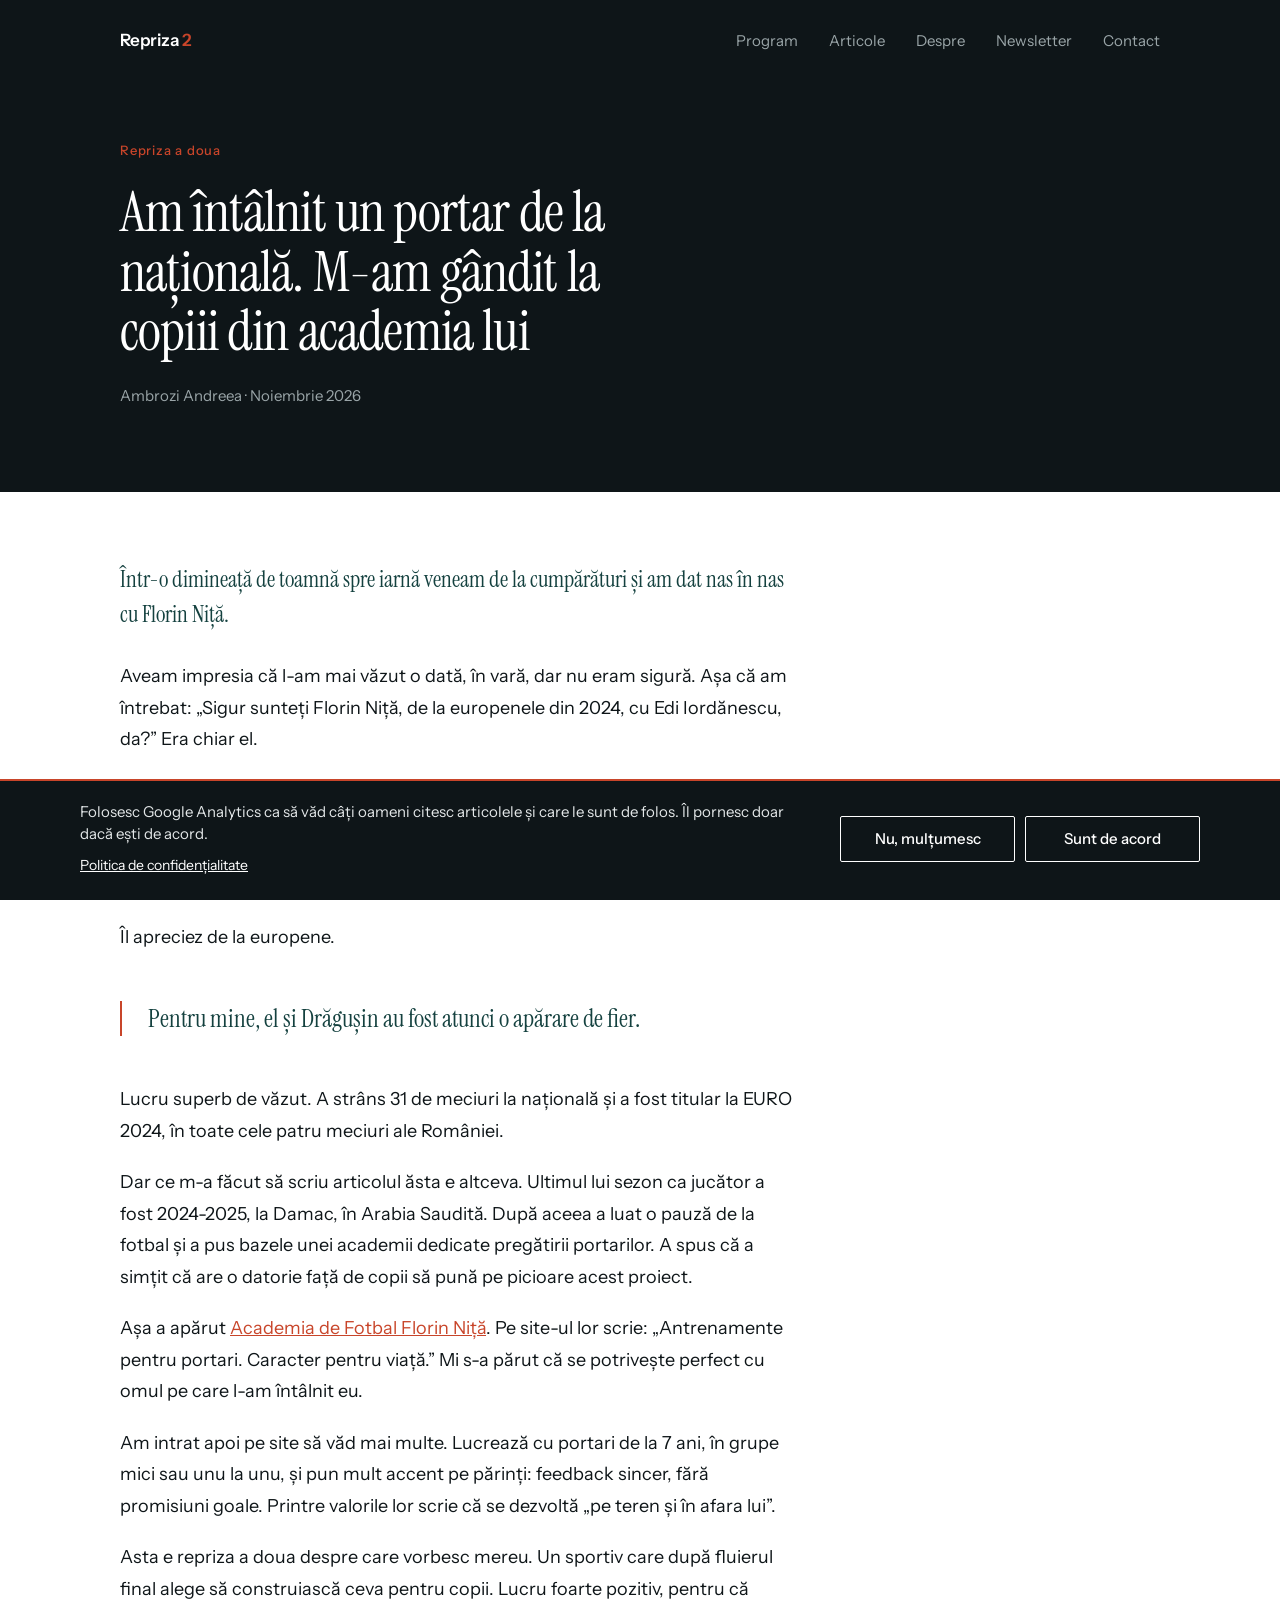
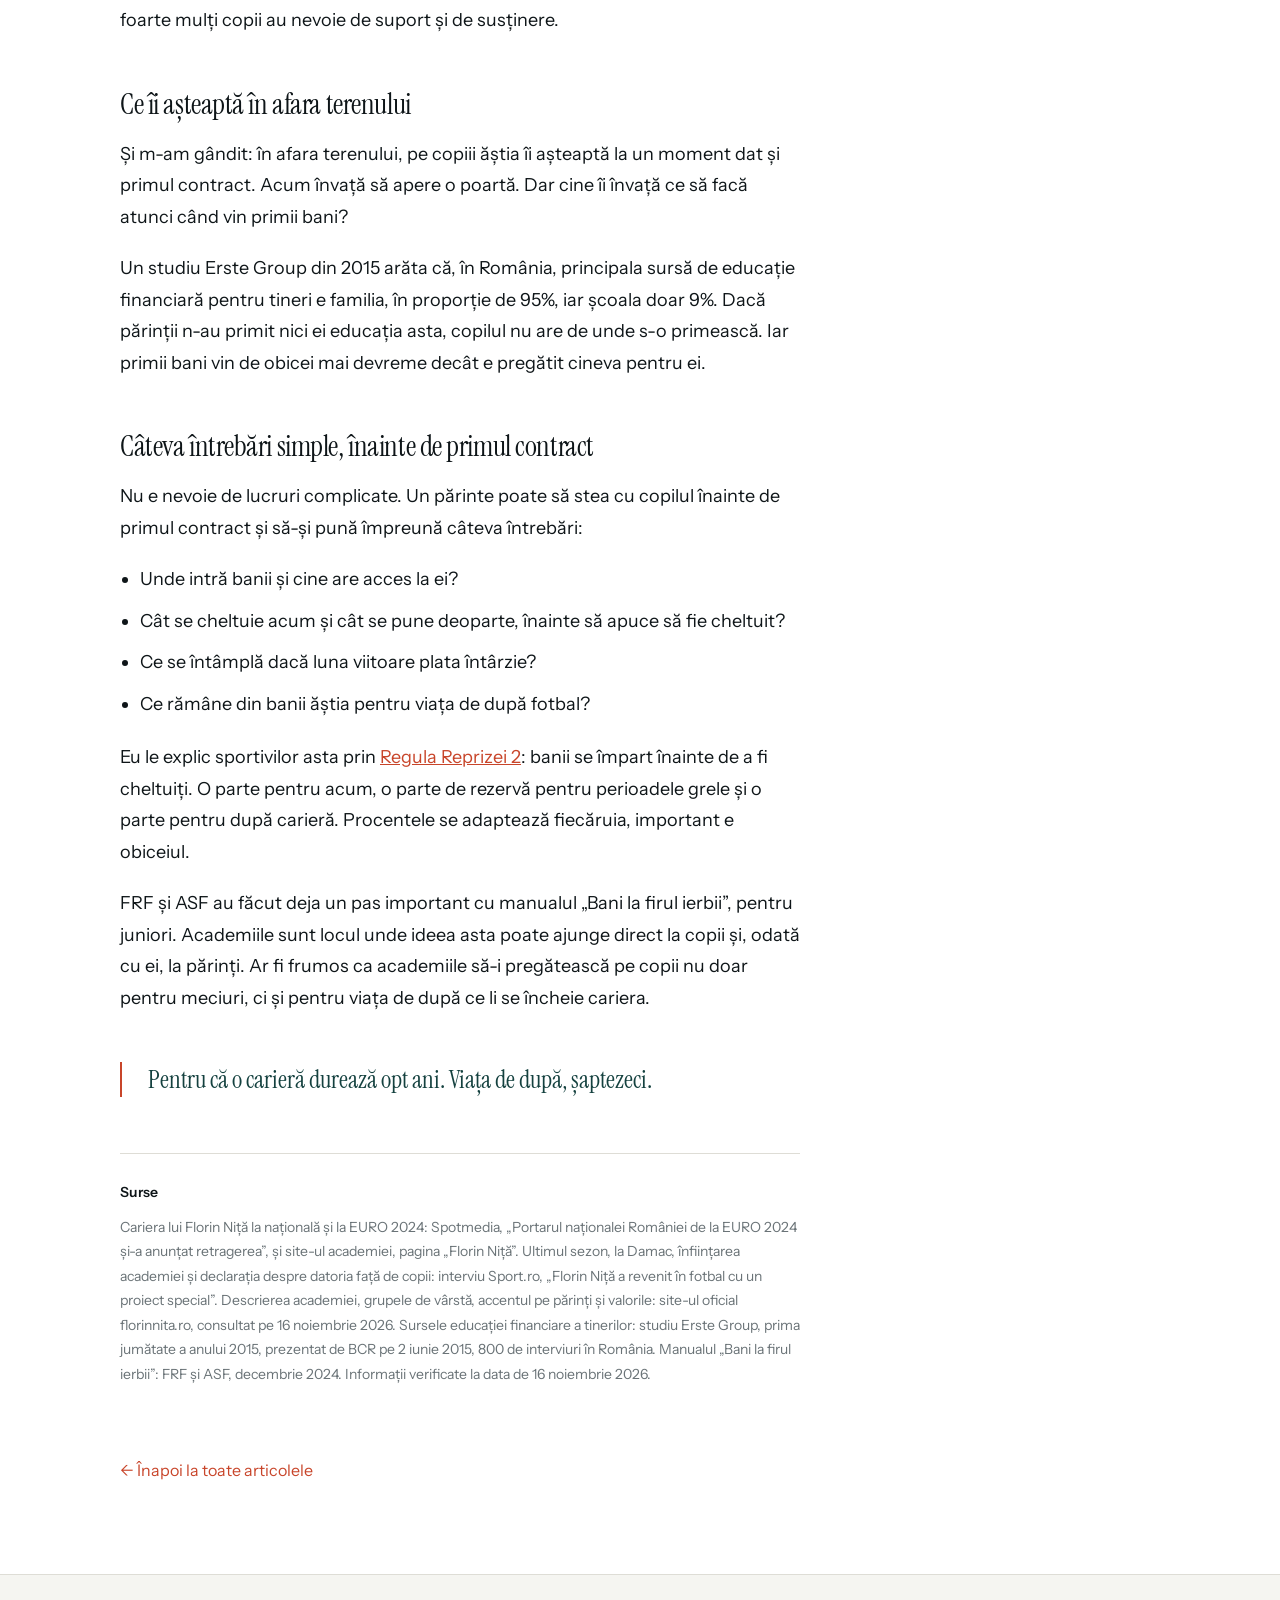
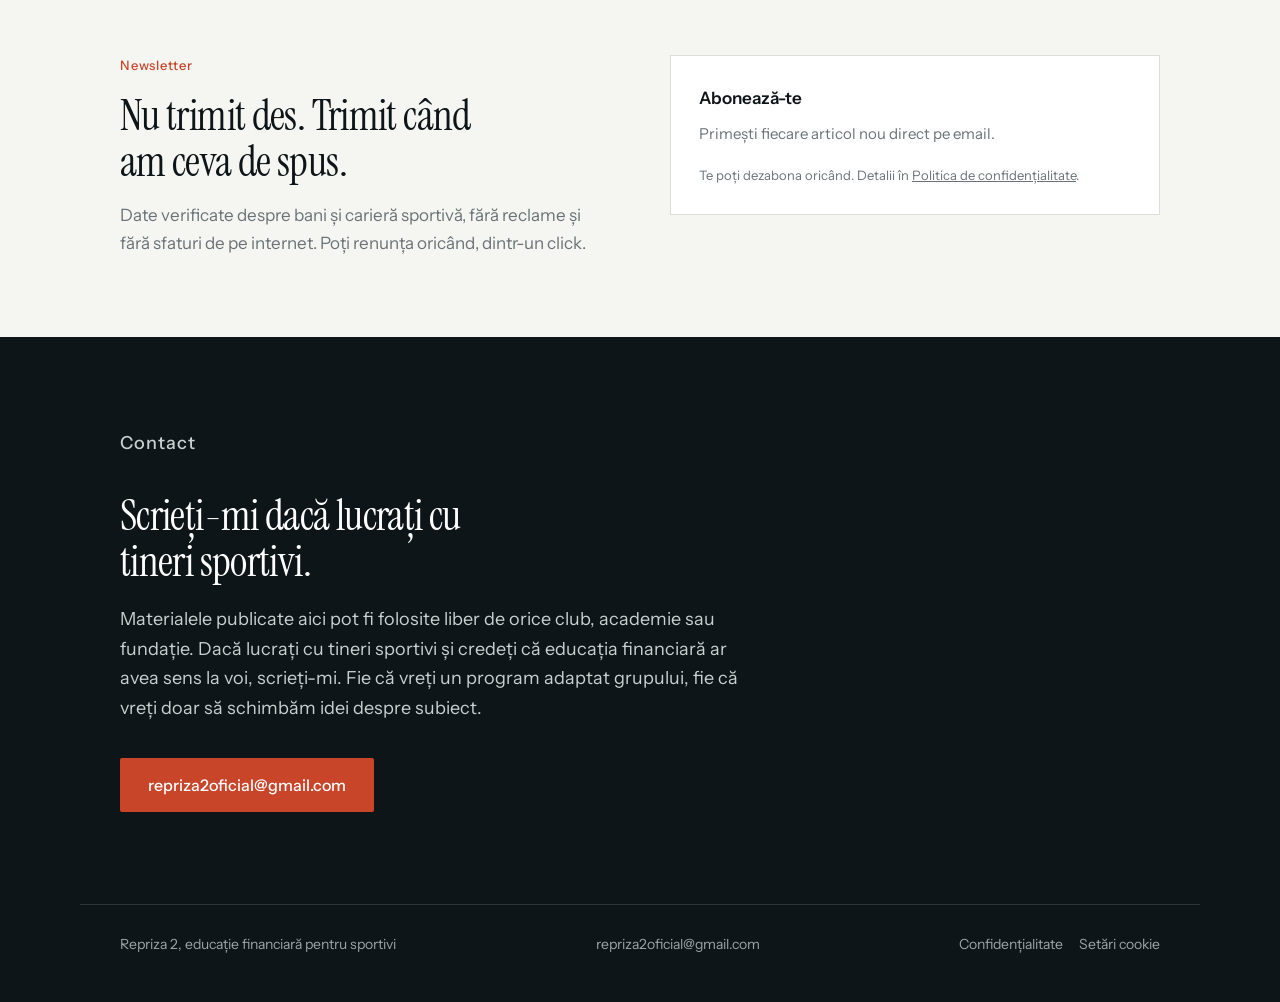
==== articol-academii-educatie-financiara.html @ 7047fa6f "Add files via upload" ====
<!DOCTYPE html>
<html lang="ro">
<head>
<meta charset="utf-8">
<meta name="viewport" content="width=device-width, initial-scale=1">
<title>Am întâlnit un portar de la națională. M-am gândit la copiii din academia lui | Repriza 2</title>
<meta name="description" content="O întâlnire cu Florin Niță și o întrebare despre copiii din academiile de fotbal: cine îi învață ce să facă atunci când vin primii bani?">
<meta name="keywords" content="educatie financiara copii sportivi, academie fotbal, primul contract, parinti sportivi, Florin Nita, Regula Reprizei 2">
<meta name="author" content="Ambrozi Andreea">
<meta name="robots" content="index, follow">
<link rel="canonical" href="https://repriza2.ro/articol-academii-educatie-financiara.html">
<meta property="og:title" content="Am întâlnit un portar de la națională. M-am gândit la copiii din academia lui">
<meta property="og:description" content="O întâlnire cu Florin Niță și o întrebare despre copiii din academiile de fotbal: cine îi învață ce să facă atunci când vin primii bani?">
<meta property="og:type" content="article">
<meta property="og:url" content="https://repriza2.ro/articol-academii-educatie-financiara.html">
<meta property="og:locale" content="ro_RO">
<meta property="og:image" content="https://repriza2.ro/og-repriza2.png">
<meta property="og:image:width" content="1200">
<meta property="og:image:height" content="628">
<meta name="twitter:card" content="summary_large_image">
<meta name="twitter:image" content="https://repriza2.ro/og-repriza2.png">
<link rel="preconnect" href="https://fonts.googleapis.com">
<link rel="preconnect" href="https://fonts.gstatic.com" crossorigin>
<link href="https://fonts.googleapis.com/css2?family=Instrument+Sans:wght@400;500;600&family=Instrument+Serif&display=swap" rel="stylesheet">
<link rel="icon" href="/favicon.ico" sizes="any">
<link rel="icon" type="image/png" sizes="32x32" href="/favicon-32.png">
<link rel="apple-touch-icon" href="/apple-touch-icon.png">
<script>
  /* Google Analytics pornește doar după acordul vizitatorului (banner de cookie-uri). */
  window.dataLayer = window.dataLayer || [];
  function gtag(){dataLayer.push(arguments);}
  window.r2PornesteGA = function(){
    if (window.r2GA) return; window.r2GA = true;
    var s = document.createElement('script'); s.async = true;
    s.src = 'https://www.googletagmanager.com/gtag/js?id=G-DYVVWEW9CT';
    document.head.appendChild(s);
    gtag('js', new Date()); gtag('config', 'G-DYVVWEW9CT');
  };
  try { if (localStorage.getItem('r2-cookie') === 'da') window.r2PornesteGA(); } catch(e) {}
</script>
<script>
    (function(w,d,e,u,f,l,n){w[f]=w[f]||function(){(w[f].q=w[f].q||[])
    .push(arguments);},l=d.createElement(e),l.async=1,l.src=u,
    n=d.getElementsByTagName(e)[0],n.parentNode.insertBefore(l,n);})
    (window,document,'script','https://assets.mailerlite.com/js/universal.js','ml');
    ml('account', '2615364');
</script>
<script type="application/ld+json">
{
  "@context":"https://schema.org",
  "@type":"Article",
  "headline":"Am întâlnit un portar de la națională. M-am gândit la copiii din academia lui",
  "author":{"@type":"Person","name":"Ambrozi Andreea"},
  "datePublished":"2026-11-16T12:00:00+02:00",
  "inLanguage":"ro",
  "publisher":{"@type":"Organization","name":"Repriza 2"},
  "mainEntityOfPage":"https://repriza2.ro/articol-academii-educatie-financiara.html"
}
</script>
<style>
:root{
  --ink:#0E1518;
  --ink-soft:#1A2428;
  --paper:#FFFFFF;
  --paper-2:#F5F5F1;
  --line:#DEDDD6;
  --line-dark:#2B3639;
  --muted:#6A7377;
  --muted-dark:#9AA5A8;
  --accent:#C8452A;
  --deep:#14413F;
}

*{box-sizing:border-box}
html{scroll-behavior:smooth}
@media (prefers-reduced-motion:reduce){html{scroll-behavior:auto}}

body{
  margin:0;
  background:var(--paper);
  color:var(--ink);
  font-family:"Instrument Sans",system-ui,sans-serif;
  font-size:17px;
  line-height:1.65;
  -webkit-font-smoothing:antialiased;
}

.wrap{max-width:1120px;margin:0 auto;padding:0 40px}
.col{max-width:680px}

/* ---------- nav ---------- */
.nav{position:relative;z-index:3}
.nav .wrap{display:flex;align-items:center;justify-content:space-between;padding:26px 40px}
.logo{font-size:17px;font-weight:600;letter-spacing:-.01em;text-decoration:none;color:#fff}
.logo em{font-style:normal;color:var(--accent)}
.nav a.lnk{font-size:15px;color:var(--muted-dark);text-decoration:none;margin-left:28px}
.nav a.lnk:hover{color:#fff}

/* ---------- hero ---------- */
.hero{background:var(--ink);color:#fff;padding-bottom:76px}
.eyebrow{
  font-size:13px;letter-spacing:.06em;color:var(--accent);
  margin:0 0 22px;font-weight:500;
}
.hero h1{
  font-family:"Instrument Serif",Georgia,serif;
  font-weight:400;
  font-size:clamp(40px,6.2vw,74px);
  line-height:1.02;
  letter-spacing:-.015em;
  margin:0 0 24px;
  max-width:16ch;
}
.hero .sub{font-size:19px;color:#C9D0D2;max-width:46ch;margin:0 0 36px}
.btn{
  display:inline-block;background:var(--accent);color:#fff;
  text-decoration:none;font-size:16px;font-weight:500;
  padding:14px 28px;border-radius:2px;
  transition:background .15s ease;
}
.btn:hover{background:#A93820}
.btn-ghost{
  display:inline-block;color:#fff;text-decoration:none;font-size:16px;
  padding:14px 4px;margin-left:22px;border-bottom:1px solid rgba(255,255,255,.35);
}
.btn-ghost:hover{border-color:#fff}

/* timeline graphic */
.tl{margin-top:66px;border-top:1px solid var(--line-dark);padding-top:30px}
.tl-head{display:flex;justify-content:space-between;font-size:13px;color:var(--muted-dark);margin-bottom:14px}
.tl-bar{display:flex;height:44px;width:100%;overflow:hidden}
.tl-seg{height:100%}
.tl-a{background:#232E32;flex:18}
.tl-b{background:var(--accent);flex:8}
.tl-c{background:#232E32;flex:54}
.tl-legend{display:flex;gap:28px;margin-top:16px;font-size:14px;color:#C9D0D2;flex-wrap:wrap}
.tl-legend i{display:inline-block;width:11px;height:11px;margin-right:8px;vertical-align:baseline;border:1px solid rgba(255,255,255,.28)}
.tl-note{font-size:14px;color:var(--muted-dark);margin-top:20px;max-width:56ch}

/* ---------- stat strip ---------- */
.stats{background:var(--paper-2);border-bottom:1px solid var(--line)}
.stats .wrap{display:grid;grid-template-columns:repeat(auto-fit,minmax(220px,1fr));gap:0}
.stat{padding:40px 32px 40px 0}
.stat:not(:last-child){border-right:1px solid var(--line)}
.stat b{
  display:block;font-family:"Instrument Serif",Georgia,serif;
  font-size:52px;line-height:1;font-weight:400;color:var(--deep);
  letter-spacing:-.02em;
}
.stat span{display:block;font-size:15px;color:var(--muted);margin-top:12px;line-height:1.45}

/* ---------- sections ---------- */
section{padding:88px 0}
.sec-label{font-size:13px;letter-spacing:.06em;color:var(--accent);font-weight:500;margin:0 0 16px}
h2{
  font-family:"Instrument Serif",Georgia,serif;font-weight:400;
  font-size:clamp(30px,3.6vw,42px);line-height:1.1;letter-spacing:-.015em;
  margin:0 0 24px;max-width:20ch;
}
p{margin:0 0 20px}
a{color:var(--accent)}

/* offer cards */
.offer{display:grid;grid-template-columns:repeat(auto-fit,minmax(260px,1fr));gap:0;margin-top:46px;border-top:1px solid var(--line)}
.card{padding:34px 30px 34px 0;border-right:1px solid var(--line)}
.card:last-child{border-right:none}
.card h3{font-size:19px;font-weight:600;margin:0 0 12px;letter-spacing:-.01em}
.card p{font-size:16px;color:var(--muted);margin:0}
.card .n{font-family:"Instrument Serif",serif;font-size:15px;color:var(--accent);display:block;margin-bottom:16px}

/* articles */
.alt{background:var(--paper-2)}
.post{display:block;text-decoration:none;color:inherit;border-top:1px solid var(--line);padding:30px 0;transition:padding-left .15s ease}
.post:hover{padding-left:10px}
.post:hover h3{color:var(--accent)}
.post .when{font-size:13px;color:var(--muted);margin-bottom:10px}
.post h3{font-family:"Instrument Serif",Georgia,serif;font-weight:400;font-size:27px;line-height:1.2;margin:0 0 10px;letter-spacing:-.01em}
.post p{color:var(--muted);font-size:16px;margin:0}

/* about */
.about-grid{display:grid;grid-template-columns:1fr 1fr;gap:70px;align-items:start}
.pull{
  font-family:"Instrument Serif",Georgia,serif;font-size:26px;line-height:1.35;
  color:var(--deep);border-left:2px solid var(--accent);padding-left:24px;margin:0;
}

/* cta */
.cta{background:var(--ink);color:#fff;padding:92px 0}
.cta h2{color:#fff;margin-bottom:20px}
.cta p{color:#C9D0D2;max-width:52ch;font-size:18px;margin-bottom:34px}

footer{background:var(--ink);color:var(--muted-dark);font-size:14px;padding:0 0 46px}
footer .wrap{border-top:1px solid var(--line-dark);padding-top:28px;display:flex;justify-content:space-between;flex-wrap:wrap;gap:14px}
footer a{color:var(--muted-dark);text-decoration:none}
footer a:hover{color:#fff}

/* ---------- article page ---------- */
.art-head{background:var(--ink);color:#fff;padding-bottom:64px}
.art-head h1{
  font-family:"Instrument Serif",Georgia,serif;font-weight:400;
  font-size:clamp(34px,4.8vw,56px);line-height:1.06;letter-spacing:-.015em;
  margin:0 0 22px;max-width:19ch;
}
.art-meta{font-size:15px;color:var(--muted-dark)}
article{padding:70px 0 0}
article .col{font-size:18px;line-height:1.75}
.lead{font-size:23px;line-height:1.5;color:var(--deep);font-family:"Instrument Serif",Georgia,serif;margin-bottom:30px}
article h2{font-size:29px;margin:52px 0 18px;max-width:none}
figure{margin:44px 0}
figcaption{font-size:13px;color:var(--muted);margin-bottom:14px;letter-spacing:.03em}
blockquote{
  margin:48px 0;padding-left:26px;border-left:2px solid var(--accent);
  font-family:"Instrument Serif",Georgia,serif;font-size:25px;line-height:1.4;color:var(--deep);
}
article ul{padding-left:20px;margin:0 0 22px}
article li{margin-bottom:10px}
.src{font-size:14px;color:var(--muted);border-top:1px solid var(--line);padding-top:26px;margin:56px 0 0}
.src h4{font-size:14px;font-weight:600;margin:0 0 10px;color:var(--ink);letter-spacing:.02em}
.back{display:inline-block;margin:50px 0 90px;font-size:16px;text-decoration:none;color:var(--accent)}
.back:hover{text-decoration:underline}

@media (max-width:900px){
  .about-grid{grid-template-columns:1fr;gap:36px}
}
@media (max-width:640px){
  body{font-size:16px}
  .wrap{padding:0 22px}
  .nav .wrap{padding:20px 22px}
  .nav a.lnk{margin-left:16px;font-size:14px}
  section{padding:60px 0}
  .stat{border-right:none;border-bottom:1px solid var(--line);padding:28px 0}
  .stat:last-child{border-bottom:none}
  .card{border-right:none;border-bottom:1px solid var(--line);padding:28px 0}
  .card:last-child{border-bottom:none}
  .btn-ghost{margin-left:0;display:block;margin-top:14px}
  .tl-legend{gap:14px;font-size:13px}
}

a:focus-visible,.post:focus-visible,.btn:focus-visible{outline:2px solid var(--accent);outline-offset:3px}

.news{background:var(--paper-2);border-top:1px solid var(--line);padding:80px 0}
.news-grid{display:grid;grid-template-columns:1fr 1fr;gap:60px;align-items:start}
.news h2{margin-bottom:16px}
.news p.intro{color:var(--muted);margin-bottom:0}
.news .formbox{background:var(--paper);border:1px solid var(--line);padding:28px}
.news .formbox h3{font-size:17px;font-weight:600;margin:0 0 10px}
.news .formbox p{font-size:15px;color:var(--muted);margin:0 0 18px}
@media (max-width:900px){.news-grid{grid-template-columns:1fr;gap:32px}}


/* ---------- meniu telefon ---------- */
.logo{white-space:nowrap}
.hero-in{padding-top:60px}
.burger{display:none}
.menu-panel{display:none}
@media (max-width:640px){
  .nav .wrap{padding:16px 22px}
  .nav .links{display:none}
  .burger{display:flex;flex-direction:column;justify-content:center;gap:6px;width:44px;height:44px;margin-right:-10px;padding:10px;background:none;border:0;cursor:pointer}
  .burger span{display:block;height:2px;width:24px;background:#fff;border-radius:1px}
  .menu-panel:not([hidden]){display:block;position:absolute;left:0;right:0;top:76px;min-height:calc(100vh - 76px);background:var(--ink);border-top:1px solid var(--line-dark);padding:8px 22px 28px;z-index:5}
  .menu-panel a{display:block;font-size:13px;font-weight:500;letter-spacing:.06em;color:#fff;text-decoration:none;padding:16px 0;border-bottom:1px solid var(--line-dark)}
  .menu-panel a.menu-cta{font-size:16px;letter-spacing:0;background:var(--accent);text-align:center;margin-top:28px;padding:16px;border:0;border-radius:2px}
  .hero-in{padding-top:36px}
}
.burger:focus-visible,.menu-panel a:focus-visible{outline:2px solid var(--accent);outline-offset:3px}

/* ---------- formular MailerLite, adus la stilul site-ului ---------- */
.formbox .ml-form-embedContainer{display:block !important;width:100% !important}
.formbox .ml-form-embedContainer .ml-form-embedWrapper,.formbox .ml-form-embedContainer .ml-form-embedWrapper.embedForm{display:block !important;max-width:none !important;width:100% !important;background:transparent !important;border-radius:0 !important}
.formbox .ml-form-embedContainer .ml-form-align-center,.formbox .ml-form-embedContainer .ml-form-align-left{text-align:left !important}
.formbox .ml-form-embedContainer .ml-form-embedWrapper .ml-form-embedBody,
.formbox .ml-form-embedContainer .ml-form-embedWrapper .ml-form-successBody{padding:0 !important}
.formbox .ml-form-embedContainer .ml-form-embedBody .ml-form-embedContent{display:none !important}
.formbox .ml-form-embedContainer .ml-form-fieldRow{margin:0 0 10px !important}
.formbox .ml-form-embedContainer input.form-control{width:100% !important;box-sizing:border-box !important;font-family:"Instrument Sans",system-ui,sans-serif !important;font-size:16px !important;color:var(--ink) !important;border:1px solid var(--line) !important;border-radius:2px !important;padding:13px 14px !important;height:auto !important;background:var(--paper) !important}
.formbox .ml-form-embedContainer input.form-control:focus{outline:2px solid var(--accent) !important;outline-offset:1px;border-color:var(--accent) !important}
.formbox .ml-form-embedContainer .ml-form-embedSubmit{margin:0 !important}
.formbox .ml-form-embedContainer .ml-form-embedWrapper .ml-form-embedBody .ml-form-embedSubmit button.primary,.formbox .ml-form-embedContainer .ml-form-embedSubmit button.primary{font-family:"Instrument Sans",system-ui,sans-serif !important;font-size:16px !important;font-weight:500 !important;background:var(--accent) !important;color:#fff !important;border:0 !important;border-radius:2px !important;padding:14px !important;height:auto !important;width:100% !important}
.formbox .ml-form-embedContainer .ml-form-embedSubmit button.primary:hover{background:#A93820 !important}
.formbox .ml-form-embedContainer .ml-form-successContent h4{font-family:"Instrument Serif",Georgia,serif !important;font-weight:400 !important;font-size:26px !important;color:var(--deep) !important;margin:0 0 6px !important}
.formbox .ml-form-embedContainer .ml-form-successContent p{font-family:"Instrument Sans",system-ui,sans-serif !important;font-size:15px !important;color:var(--muted) !important;margin:0 !important}
.formbox .ml-form-embedContainer .ml-form-successBody{border-left:2px solid var(--accent);padding-left:16px !important}

/* butonul MailerLite: regula lor folosește id-ul formularului, deci îl folosim și noi */
#mlb2-45575444.ml-form-embedContainer .ml-form-embedWrapper .ml-form-embedBody .ml-form-embedSubmit button.primary{font-family:"Instrument Sans",system-ui,sans-serif !important;font-size:16px !important;font-weight:500 !important;background:#C8452A !important;border-radius:2px !important}
#mlb2-45575444.ml-form-embedContainer .ml-form-embedWrapper .ml-form-embedBody .ml-form-embedSubmit button.primary:hover{background:#A93820 !important}
#mlb2-45575444.ml-form-embedContainer .ml-form-embedWrapper .ml-form-embedBody .form-control{font-family:"Instrument Sans",system-ui,sans-serif !important;font-size:16px !important}

/* ---------- banner cookie-uri ---------- */
.cookie-bar{position:fixed;left:0;right:0;bottom:0;z-index:50;background:var(--ink);color:#fff;border-top:2px solid var(--accent);padding:20px 22px calc(22px + env(safe-area-inset-bottom,0px))}
.cookie-bar .in{max-width:1120px;margin:0 auto;display:flex;align-items:center;gap:20px 32px;flex-wrap:wrap}
.cookie-bar .txt{flex:1 1 420px;min-width:0}
.cookie-bar p{margin:0 0 4px;font-size:15px;line-height:1.5;color:#E3E7E8}
.cookie-bar a{color:#fff;font-size:14px}
.cookie-bar .btns{display:grid;grid-template-columns:1fr 1fr;gap:10px;flex:0 1 360px;min-width:0}
.cookie-bar button{font:500 15px/1.2 "Instrument Sans",system-ui,sans-serif;padding:13px 10px;border-radius:2px;cursor:pointer;background:transparent;color:#fff;border:1px solid #fff}
.cookie-bar button:hover{background:#fff;color:var(--ink)}
.cookie-bar button:focus-visible{outline:2px solid var(--accent);outline-offset:2px}
@media (max-width:640px){.cookie-bar .btns{flex:1 1 100%}}
footer .legal a{margin-left:16px}
footer .legal a:first-child{margin-left:0}
footer .legal button{background:none;border:0;padding:0;margin-left:16px;font:inherit;color:var(--muted-dark);cursor:pointer}
footer .legal button:hover{color:#fff}
.news .formbox p.form-note{font-size:13px;color:var(--muted);margin:12px 0 0}
.news .formbox p.form-note a{color:var(--muted)}
</style>
</head>
<body>

<div class="art-head">
  <div class="nav">
    <div class="wrap">
      <a class="logo" href="index.html">Repriza <em>2</em></a>
      <div class="links">
        <a class="lnk" href="index.html#program">Program</a>
        <a class="lnk" href="articole.html">Articole</a>
        <a class="lnk" href="index.html#despre">Despre</a>
        <a class="lnk" href="index.html#newsletter">Newsletter</a>
        <a class="lnk" href="index.html#contact">Contact</a>
      </div>
      <button class="burger" id="burger" type="button" aria-label="Deschide meniul" aria-expanded="false" aria-controls="menu-panel"><span></span><span></span><span></span></button>
    </div>
    <nav class="menu-panel" id="menu-panel" aria-label="Meniu" hidden>
      <a href="index.html#program">Program</a>
      <a href="articole.html">Articole</a>
      <a href="index.html#despre">Despre</a>
      <a href="index.html#newsletter">Newsletter</a>
      <a class="menu-cta" href="index.html#contact">Scrie-mi</a>
    </nav>
  </div>

  <div class="wrap hero-in">
    <p class="eyebrow">Repriza a doua</p>
    <h1>Am întâlnit un portar de la națională. M-am gândit la copiii din academia lui</h1>
    <p class="art-meta">Ambrozi Andreea · Noiembrie 2026</p>
  </div>
</div>

<article>
  <div class="wrap">
    <div class="col">

      <p class="lead">Într-o dimineață de toamnă spre iarnă veneam de la cumpărături și am dat nas în nas cu Florin Niță.</p>

      <p>Aveam impresia că l-am mai văzut o dată, în vară, dar nu eram sigură. Așa că am întrebat: „Sigur sunteți Florin Niță, de la europenele din 2024, cu Edi Iordănescu, da?” Era chiar el.</p>

      <p>Ce mi-a rămas e cât de cald și de respectuos a fost. Fără figuri, fără aere de mare fotbalist. Am plecat de acolo cu o senzație de bunăstare pe care n-o ai des după o întâlnire de câteva minute. Am făcut și un selfie, și recunosc, mi-ar plăcea ca într-o zi să-mi semneze și mie un tricou.</p>

      <p>Îl apreciez de la europene.</p>

      <blockquote>Pentru mine, el și Drăgușin au fost atunci o apărare de fier.</blockquote>

      <p>Lucru superb de văzut. A strâns 31 de meciuri la națională și a fost titular la EURO 2024, în toate cele patru meciuri ale României.</p>

      <p>Dar ce m-a făcut să scriu articolul ăsta e altceva. Ultimul lui sezon ca jucător a fost 2024-2025, la Damac, în Arabia Saudită. După aceea a luat o pauză de la fotbal și a pus bazele unei academii dedicate pregătirii portarilor. A spus că a simțit că are o datorie față de copii să pună pe picioare acest proiect.</p>

      <p>Așa a apărut <a href="https://florinnita.ro/" target="_blank" rel="noopener">Academia de Fotbal Florin Niță</a>. Pe site-ul lor scrie: „Antrenamente pentru portari. Caracter pentru viață.” Mi s-a părut că se potrivește perfect cu omul pe care l-am întâlnit eu.</p>

      <p>Am intrat apoi pe site să văd mai multe. Lucrează cu portari de la 7 ani, în grupe mici sau unu la unu, și pun mult accent pe părinți: feedback sincer, fără promisiuni goale. Printre valorile lor scrie că se dezvoltă „pe teren și în afara lui”.</p>

      <p>Asta e repriza a doua despre care vorbesc mereu. Un sportiv care după fluierul final alege să construiască ceva pentru copii. Lucru foarte pozitiv, pentru că foarte mulți copii au nevoie de suport și de susținere.</p>

      <h2>Ce îi așteaptă în afara terenului</h2>

      <p>Și m-am gândit: în afara terenului, pe copiii ăștia îi așteaptă la un moment dat și primul contract. Acum învață să apere o poartă. Dar cine îi învață ce să facă atunci când vin primii bani?</p>

      <p>Un studiu Erste Group din 2015 arăta că, în România, principala sursă de educație financiară pentru tineri e familia, în proporție de 95%, iar școala doar 9%. Dacă părinții n-au primit nici ei educația asta, copilul nu are de unde s-o primească. Iar primii bani vin de obicei mai devreme decât e pregătit cineva pentru ei.</p>

      <h2>Câteva întrebări simple, înainte de primul contract</h2>

      <p>Nu e nevoie de lucruri complicate. Un părinte poate să stea cu copilul înainte de primul contract și să-și pună împreună câteva întrebări:</p>

      <ul>
        <li>Unde intră banii și cine are acces la ei?</li>
        <li>Cât se cheltuie acum și cât se pune deoparte, înainte să apuce să fie cheltuit?</li>
        <li>Ce se întâmplă dacă luna viitoare plata întârzie?</li>
        <li>Ce rămâne din banii ăștia pentru viața de după fotbal?</li>
      </ul>

      <p>Eu le explic sportivilor asta prin <a href="articol-regula-reprizei-2.html">Regula Reprizei 2</a>: banii se împart înainte de a fi cheltuiți. O parte pentru acum, o parte de rezervă pentru perioadele grele și o parte pentru după carieră. Procentele se adaptează fiecăruia, important e obiceiul.</p>

      <p>FRF și ASF au făcut deja un pas important cu manualul „Bani la firul ierbii”, pentru juniori. Academiile sunt locul unde ideea asta poate ajunge direct la copii și, odată cu ei, la părinți. Ar fi frumos ca academiile să-i pregătească pe copii nu doar pentru meciuri, ci și pentru viața de după ce li se încheie cariera.</p>

      <blockquote>Pentru că o carieră durează opt ani. Viața de după, șaptezeci.</blockquote>

      <div class="src">
        <h4>Surse</h4>
        <p>Cariera lui Florin Niță la națională și la EURO 2024: Spotmedia, „Portarul naționalei României de la EURO 2024 și-a anunțat retragerea”, și site-ul academiei, pagina „Florin Niță”. Ultimul sezon, la Damac, înființarea academiei și declarația despre datoria față de copii: interviu Sport.ro, „Florin Niță a revenit în fotbal cu un proiect special”. Descrierea academiei, grupele de vârstă, accentul pe părinți și valorile: site-ul oficial florinnita.ro, consultat pe 16 noiembrie 2026. Sursele educației financiare a tinerilor: studiu Erste Group, prima jumătate a anului 2015, prezentat de BCR pe 2 iunie 2015, 800 de interviuri în România. Manualul „Bani la firul ierbii”: FRF și ASF, decembrie 2024. Informații verificate la data de 16 noiembrie 2026.</p>
      </div>

      <a class="back" href="articole.html">← Înapoi la toate articolele</a>

    </div>
  </div>
</article>

<div class="news" id="newsletter">
  <div class="wrap">
    <div class="news-grid">
      <div>
        <p class="sec-label">Newsletter</p>
        <h2>Nu trimit des. Trimit când am ceva de spus.</h2>
        <p class="intro">Date verificate despre bani și carieră sportivă, fără reclame și fără sfaturi de pe internet. Poți renunța oricând, dintr-un click.</p>
      </div>
      <div class="formbox">
        <h3>Abonează-te</h3>
        <p>Primești fiecare articol nou direct pe email.</p>
        <div class="ml-embedded" data-form="nO3TDI"></div>
        <p class="form-note">Te poți dezabona oricând. Detalii în <a href="confidentialitate.html">Politica de confidențialitate</a>.</p>
      </div>
    </div>
  </div>
</div>

<div class="cta">
  <div class="wrap">
    <p class="sec-label">Contact</p>
    <h2>Scrieți-mi dacă lucrați cu tineri sportivi.</h2>
    <p>Materialele publicate aici pot fi folosite liber de orice club, academie sau fundație. Dacă lucrați cu tineri sportivi și credeți că educația financiară ar avea sens la voi, scrieți-mi. Fie că vreți un program adaptat grupului, fie că vreți doar să schimbăm idei despre subiect.</p>
    <a class="btn" href="mailto:repriza2oficial@gmail.com">repriza2oficial@gmail.com</a>
  </div>
</div>

<footer>
  <div class="wrap">
    <span><a href="index.html">Repriza 2</a>, educație financiară pentru sportivi</span>
    <span><a href="mailto:repriza2oficial@gmail.com">repriza2oficial@gmail.com</a></span>
    <span class="legal"><a href="confidentialitate.html">Confidențialitate</a><button type="button" data-cookie-setari>Setări cookie</button></span>
  </div>
</footer>


<script>
(function(){
  var b=document.getElementById('burger'), m=document.getElementById('menu-panel');
  if(!b||!m) return;
  function setOpen(o){ m.hidden=!o; b.setAttribute('aria-expanded',o?'true':'false'); b.setAttribute('aria-label',o?'Închide meniul':'Deschide meniul'); }
  b.addEventListener('click',function(){ setOpen(m.hidden); });
  m.addEventListener('click',function(e){ if(e.target.closest('a')) setOpen(false); });
  document.addEventListener('keydown',function(e){ if(e.key==='Escape') setOpen(false); });
})();
</script>

<div class="cookie-bar" id="cookie-bar" role="region" aria-label="Cookie-uri" hidden>
  <div class="in">
    <div class="txt">
      <p>Folosesc Google Analytics ca să văd câți oameni citesc articolele și care le sunt de folos. Îl pornesc doar dacă ești de acord.</p>
      <a href="confidentialitate.html">Politica de confidențialitate</a>
    </div>
    <div class="btns">
      <button type="button" id="cookie-nu">Nu, mulțumesc</button>
      <button type="button" id="cookie-da">Sunt de acord</button>
    </div>
  </div>
</div>
<script>
(function(){
  var bar=document.getElementById('cookie-bar');
  function citeste(){ try{ return localStorage.getItem('r2-cookie'); }catch(e){ return null; } }
  function scrie(v){ try{ localStorage.setItem('r2-cookie',v); }catch(e){} }
  function stergeGA(){
    document.cookie.split(';').forEach(function(c){
      var n=c.split('=')[0].trim();
      if(n.indexOf('_ga')===0){
        ['', '; domain=.repriza2.ro', '; domain=repriza2.ro'].forEach(function(d){
          document.cookie=n+'=; expires=Thu, 01 Jan 1970 00:00:00 GMT; path=/'+d;
        });
      }
    });
  }
  if(!citeste()) bar.hidden=false;
  document.getElementById('cookie-da').addEventListener('click',function(){ scrie('da'); bar.hidden=true; if(window.r2PornesteGA) window.r2PornesteGA(); });
  document.getElementById('cookie-nu').addEventListener('click',function(){
    var aveaAcord = citeste()==='da';
    scrie('nu'); bar.hidden=true; stergeGA();
    if(aveaAcord) location.reload();
  });
  document.querySelectorAll('[data-cookie-setari]').forEach(function(b){
    b.addEventListener('click',function(){ bar.hidden=false; document.getElementById('cookie-da').focus(); });
  });
})();
</script>
</body>
</html>
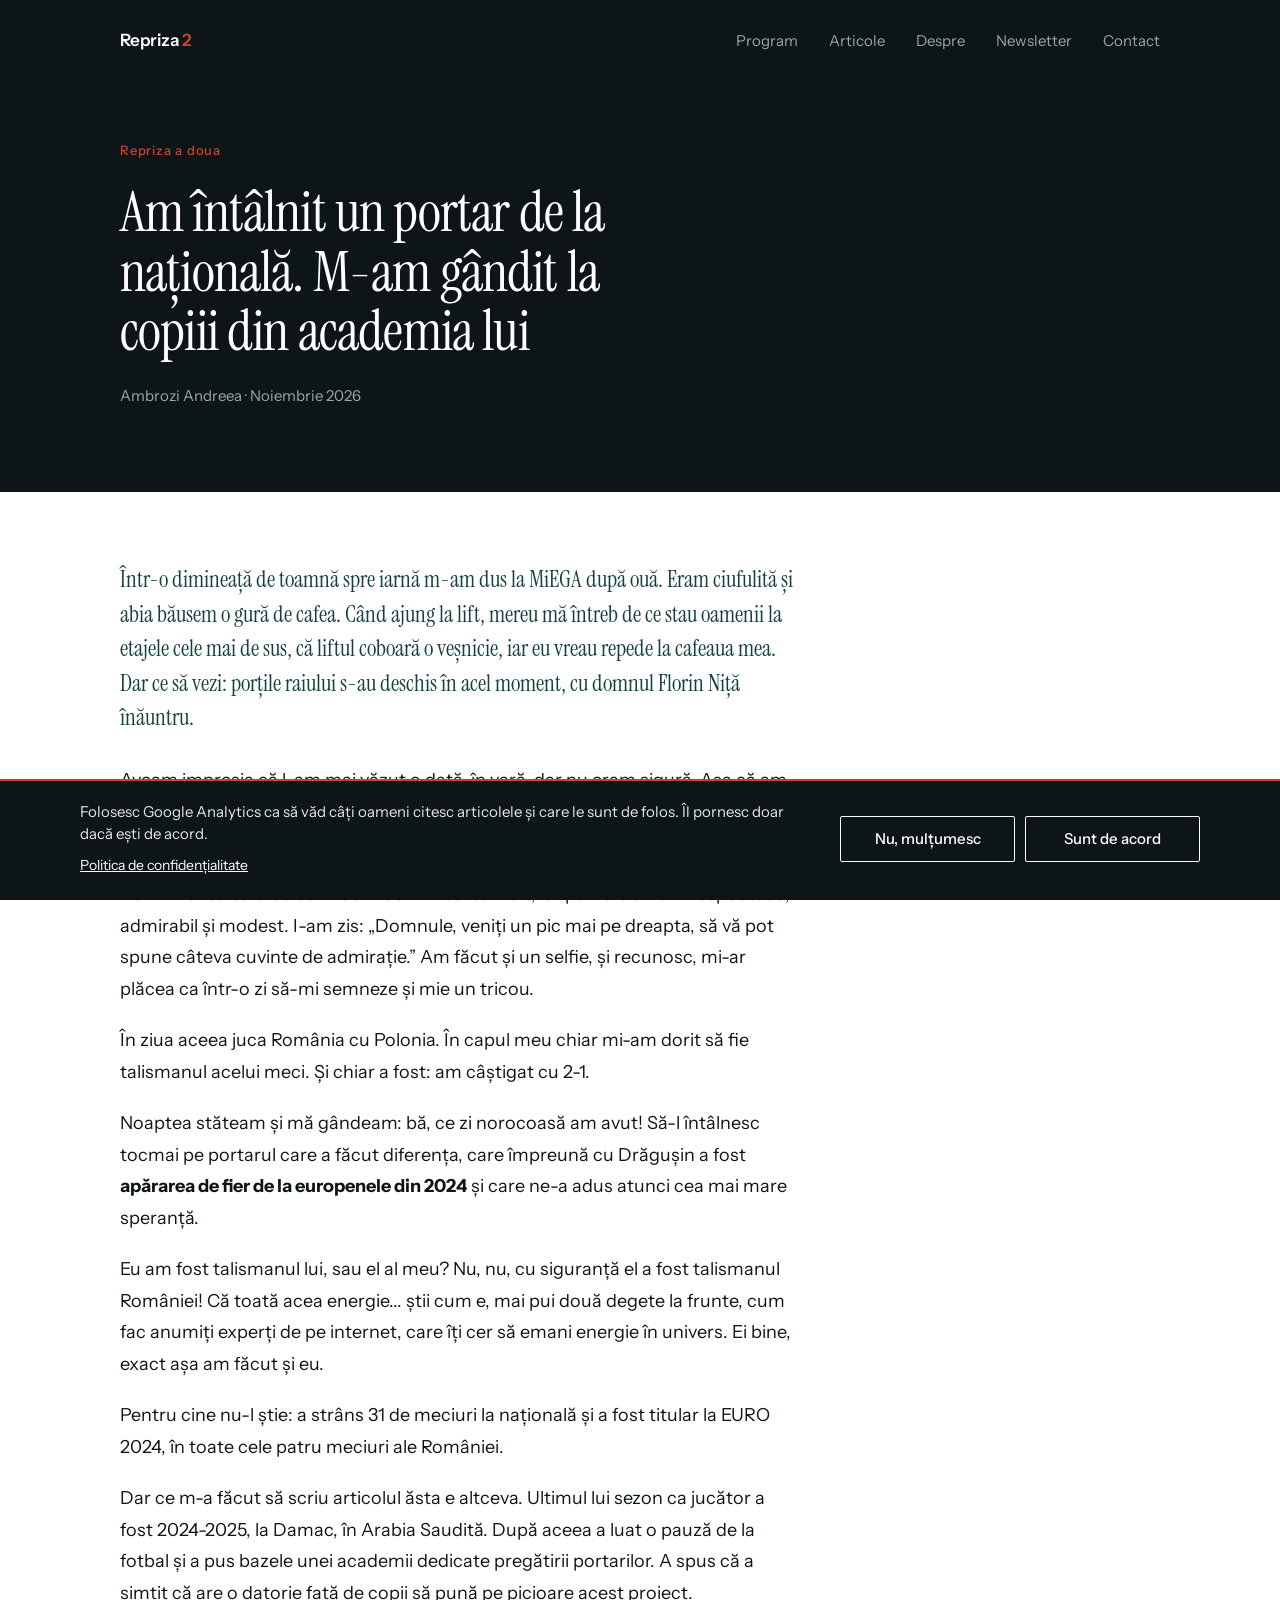
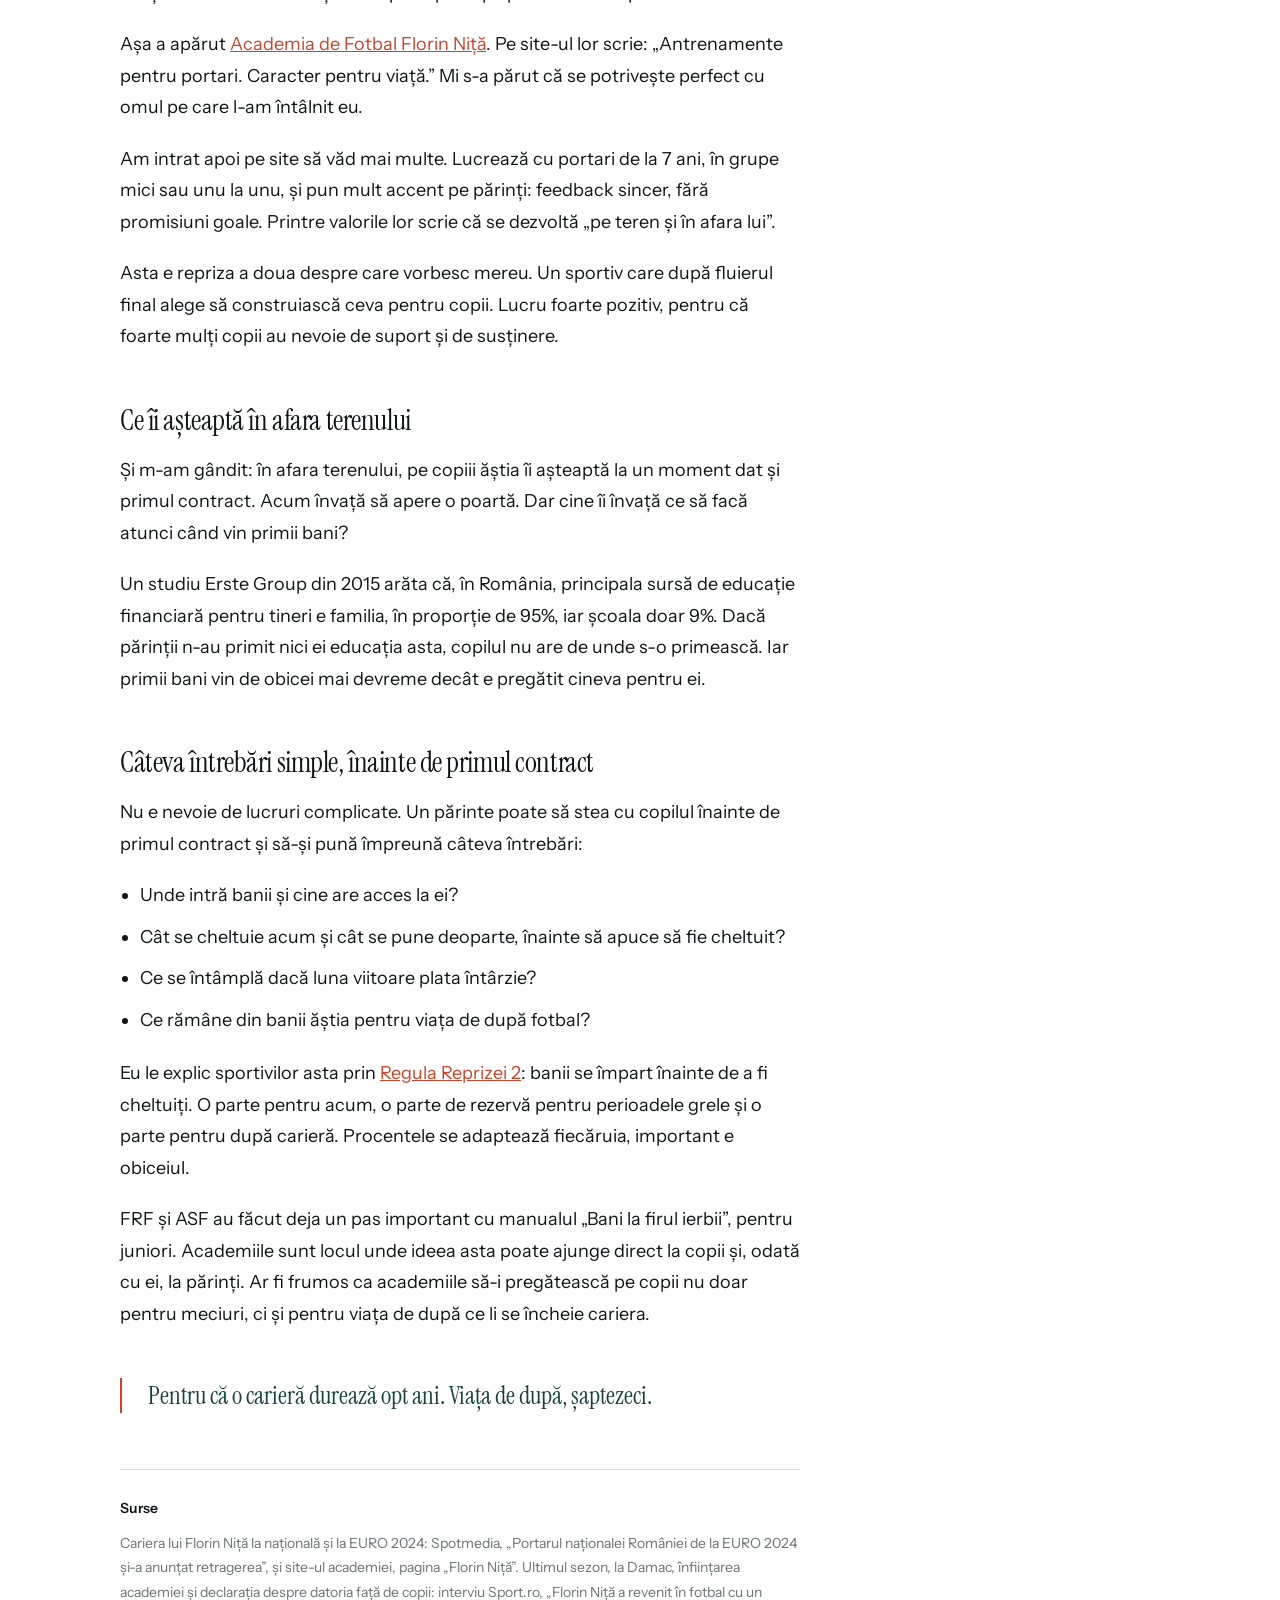
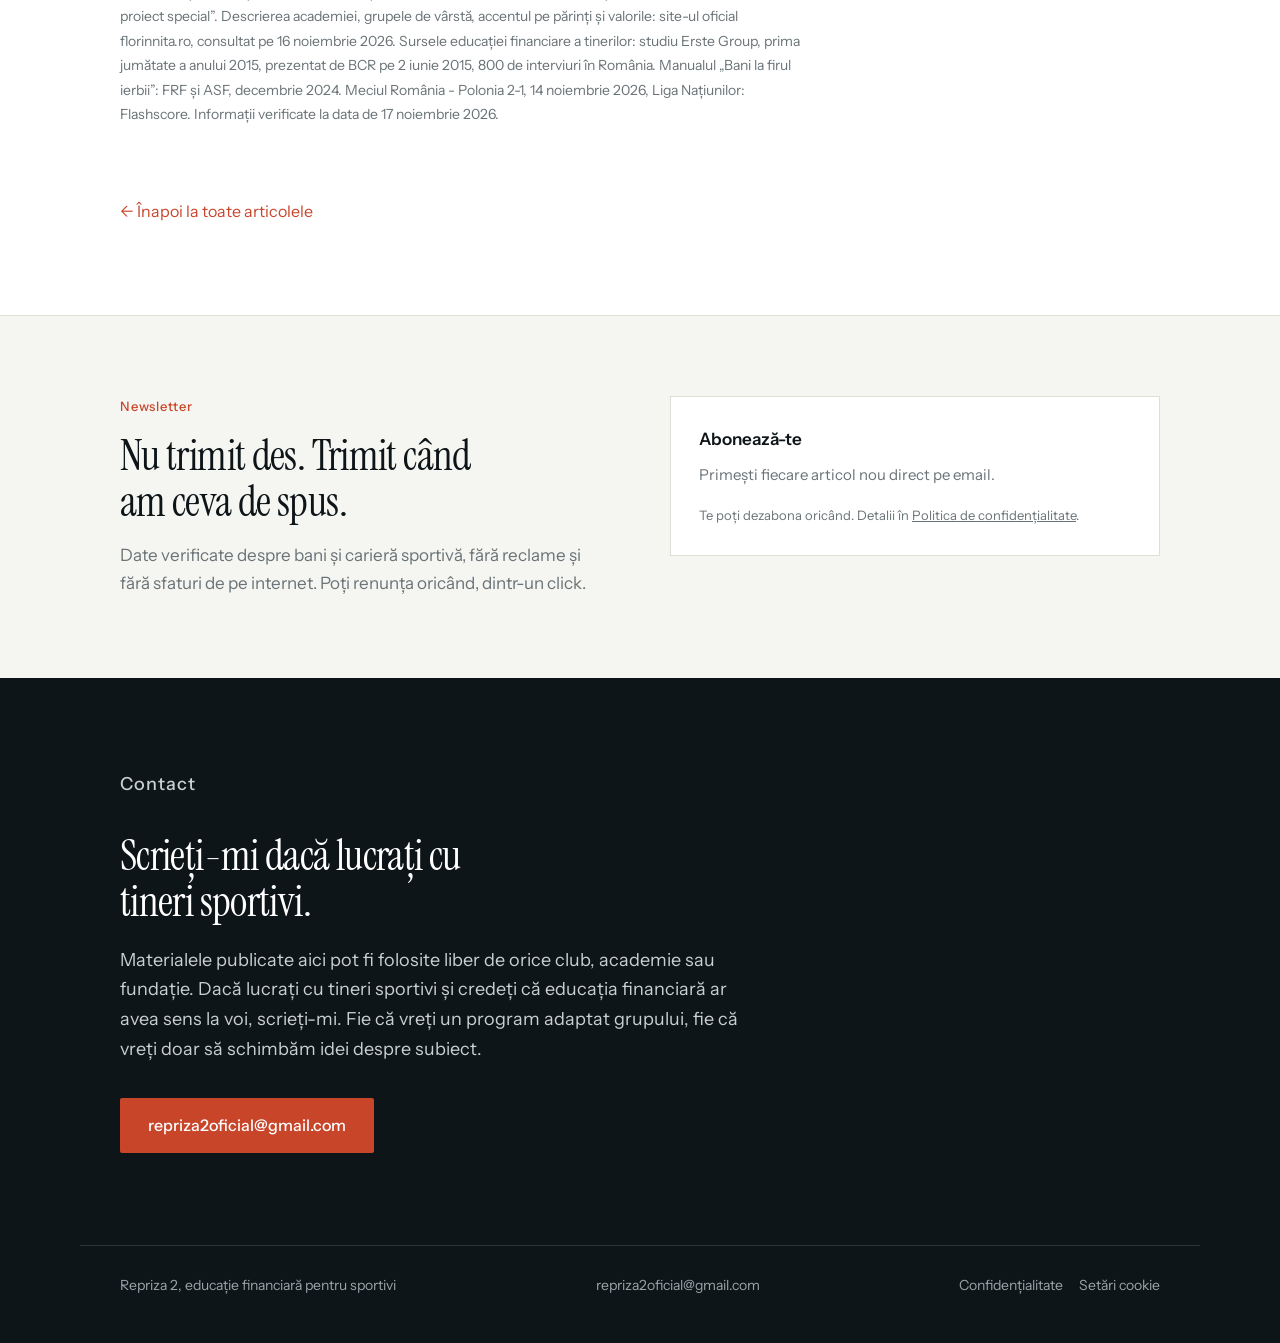
==== commit 89a30562: "Add files via upload" ====
--- a/articol-academii-educatie-financiara.html
+++ b/articol-academii-educatie-financiara.html
@@ -341,17 +341,19 @@
   <div class="wrap">
     <div class="col">
 
-      <p class="lead">Într-o dimineață de toamnă spre iarnă veneam de la cumpărături și am dat nas în nas cu Florin Niță.</p>
+      <p class="lead">Într-o dimineață de toamnă spre iarnă m-am dus la MiEGA după ouă. Eram ciufulită și abia băusem o gură de cafea. Când ajung la lift, mereu mă întreb de ce stau oamenii la etajele cele mai de sus, că liftul coboară o veșnicie, iar eu vreau repede la cafeaua mea. Dar ce să vezi: porțile raiului s-au deschis în acel moment, cu domnul Florin Niță înăuntru.</p>
 
       <p>Aveam impresia că l-am mai văzut o dată, în vară, dar nu eram sigură. Așa că am întrebat: „Sigur sunteți Florin Niță, de la europenele din 2024, cu Edi Iordănescu, da?” Era chiar el.</p>
 
-      <p>Ce mi-a rămas e cât de cald și de respectuos a fost. Fără figuri, fără aere de mare fotbalist. Am plecat de acolo cu o senzație de bunăstare pe care n-o ai des după o întâlnire de câteva minute. Am făcut și un selfie, și recunosc, mi-ar plăcea ca într-o zi să-mi semneze și mie un tricou.</p>
-
-      <p>Îl apreciez de la europene.</p>
-
-      <blockquote>Pentru mine, el și Drăgușin au fost atunci o apărare de fier.</blockquote>
-
-      <p>Lucru superb de văzut. A strâns 31 de meciuri la națională și a fost titular la EURO 2024, în toate cele patru meciuri ale României.</p>
+      <p>Nu-mi venea să cred că îl văd. Îl admir foarte mult, iar pe viu e un om respectuos, admirabil și modest. I-am zis: „Domnule, veniți un pic mai pe dreapta, să vă pot spune câteva cuvinte de admirație.” Am făcut și un selfie, și recunosc, mi-ar plăcea ca într-o zi să-mi semneze și mie un tricou.</p>
+
+      <p>În ziua aceea juca România cu Polonia. În capul meu chiar mi-am dorit să fie talismanul acelui meci. Și chiar a fost: am câștigat cu 2-1.</p>
+
+      <p>Noaptea stăteam și mă gândeam: bă, ce zi norocoasă am avut! Să-l întâlnesc tocmai pe portarul care a făcut diferența, care împreună cu Drăgușin a fost <strong>apărarea de fier de la europenele din 2024</strong> și care ne-a adus atunci cea mai mare speranță.</p>
+
+      <p>Eu am fost talismanul lui, sau el al meu? Nu, nu, cu siguranță el a fost talismanul României! Că toată acea energie... știi cum e, mai pui două degete la frunte, cum fac anumiți experți de pe internet, care îți cer să emani energie în univers. Ei bine, exact așa am făcut și eu.</p>
+
+      <p>Pentru cine nu-l știe: a strâns 31 de meciuri la națională și a fost titular la EURO 2024, în toate cele patru meciuri ale României.</p>
 
       <p>Dar ce m-a făcut să scriu articolul ăsta e altceva. Ultimul lui sezon ca jucător a fost 2024-2025, la Damac, în Arabia Saudită. După aceea a luat o pauză de la fotbal și a pus bazele unei academii dedicate pregătirii portarilor. A spus că a simțit că are o datorie față de copii să pună pe picioare acest proiect.</p>
 
@@ -386,7 +388,7 @@
 
       <div class="src">
         <h4>Surse</h4>
-        <p>Cariera lui Florin Niță la națională și la EURO 2024: Spotmedia, „Portarul naționalei României de la EURO 2024 și-a anunțat retragerea”, și site-ul academiei, pagina „Florin Niță”. Ultimul sezon, la Damac, înființarea academiei și declarația despre datoria față de copii: interviu Sport.ro, „Florin Niță a revenit în fotbal cu un proiect special”. Descrierea academiei, grupele de vârstă, accentul pe părinți și valorile: site-ul oficial florinnita.ro, consultat pe 16 noiembrie 2026. Sursele educației financiare a tinerilor: studiu Erste Group, prima jumătate a anului 2015, prezentat de BCR pe 2 iunie 2015, 800 de interviuri în România. Manualul „Bani la firul ierbii”: FRF și ASF, decembrie 2024. Informații verificate la data de 16 noiembrie 2026.</p>
+        <p>Cariera lui Florin Niță la națională și la EURO 2024: Spotmedia, „Portarul naționalei României de la EURO 2024 și-a anunțat retragerea”, și site-ul academiei, pagina „Florin Niță”. Ultimul sezon, la Damac, înființarea academiei și declarația despre datoria față de copii: interviu Sport.ro, „Florin Niță a revenit în fotbal cu un proiect special”. Descrierea academiei, grupele de vârstă, accentul pe părinți și valorile: site-ul oficial florinnita.ro, consultat pe 16 noiembrie 2026. Sursele educației financiare a tinerilor: studiu Erste Group, prima jumătate a anului 2015, prezentat de BCR pe 2 iunie 2015, 800 de interviuri în România. Manualul „Bani la firul ierbii”: FRF și ASF, decembrie 2024. Meciul România - Polonia 2-1, 14 noiembrie 2026, Liga Națiunilor: Flashscore. Informații verificate la data de 17 noiembrie 2026.</p>
       </div>
 
       <a class="back" href="articole.html">← Înapoi la toate articolele</a>
